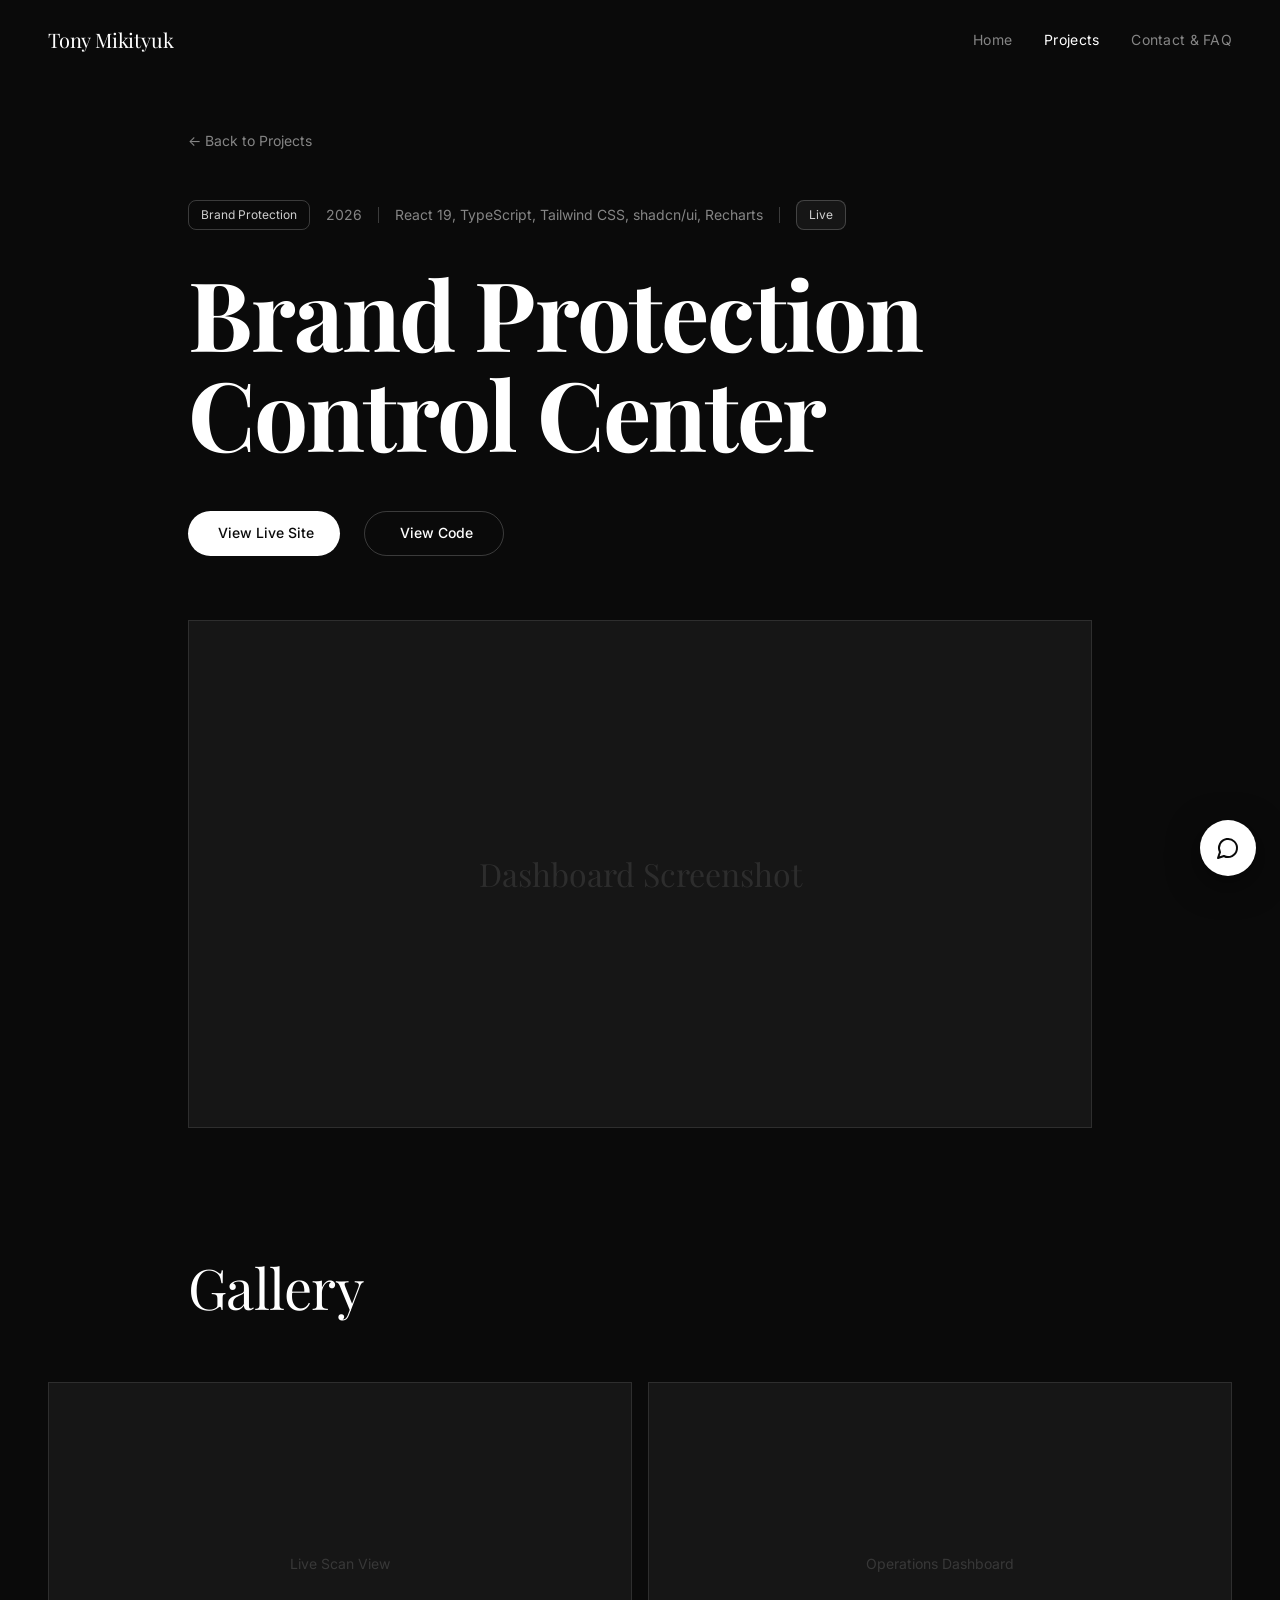
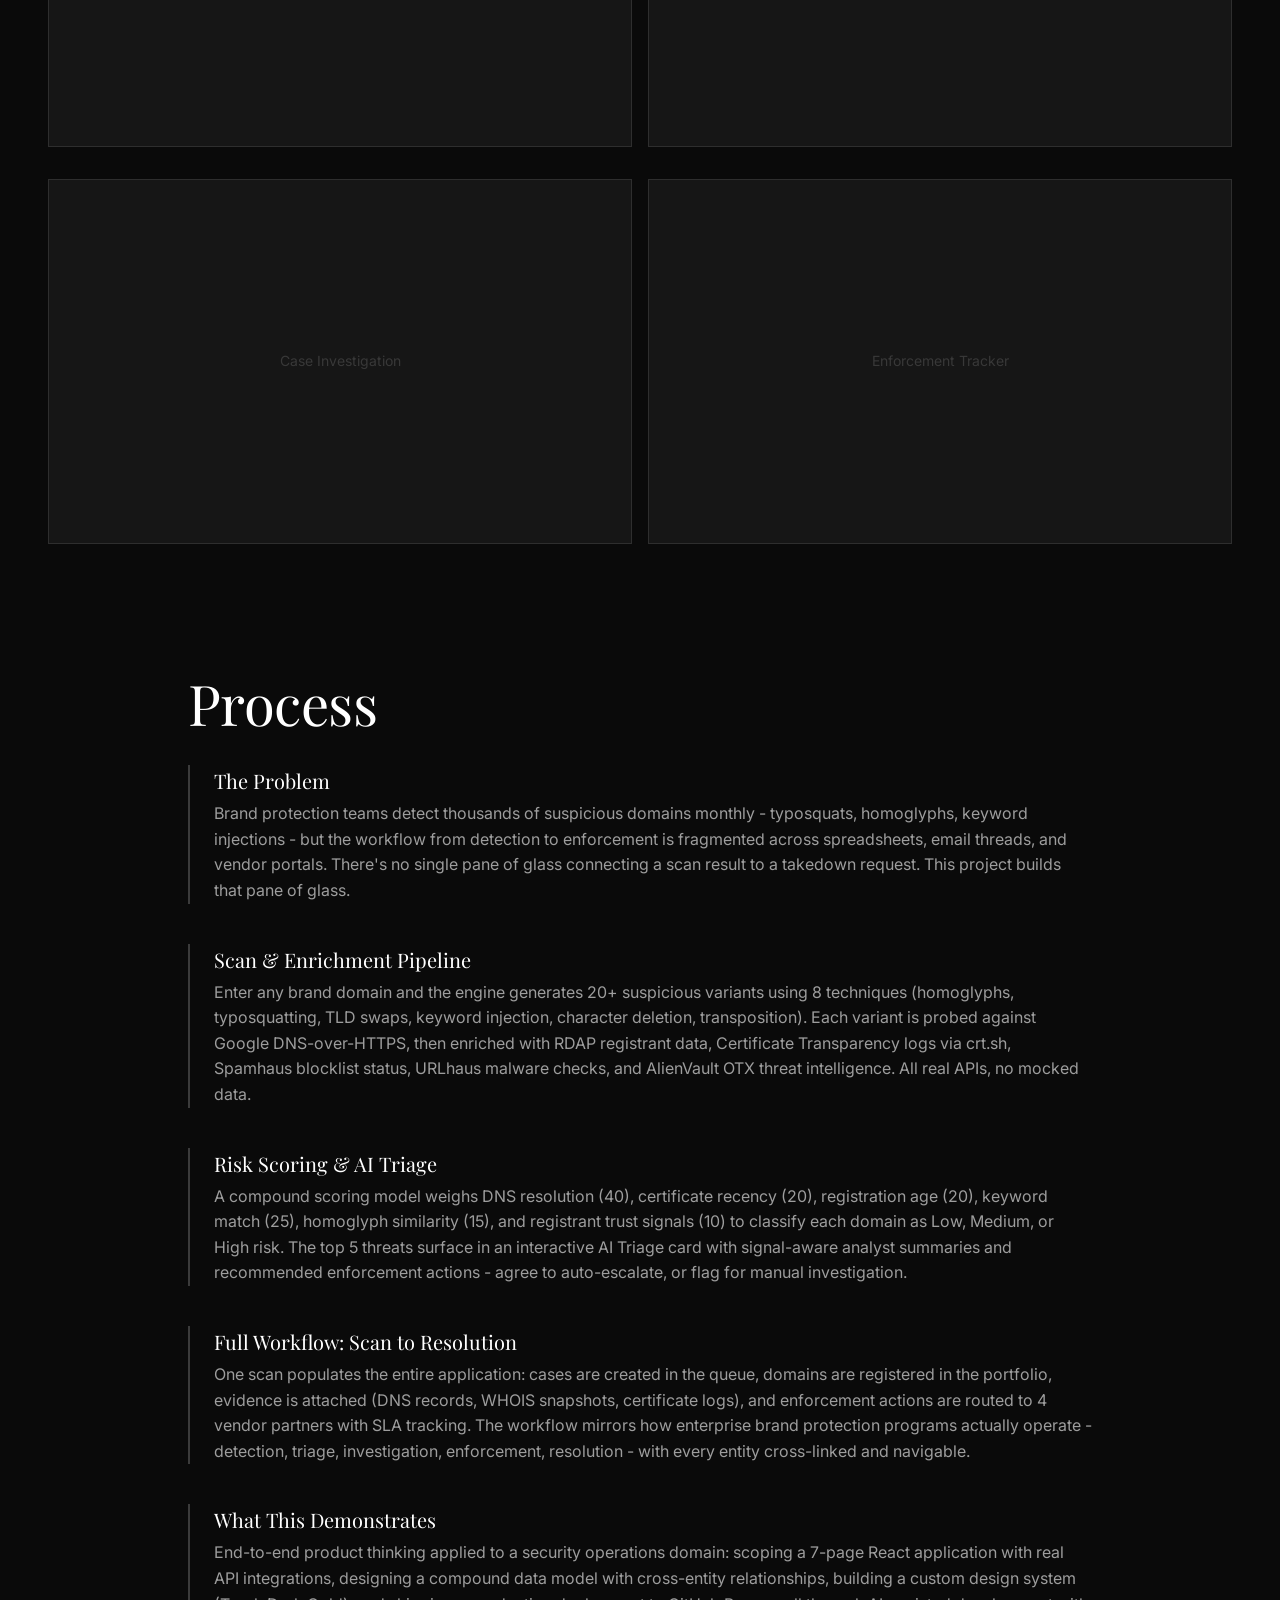
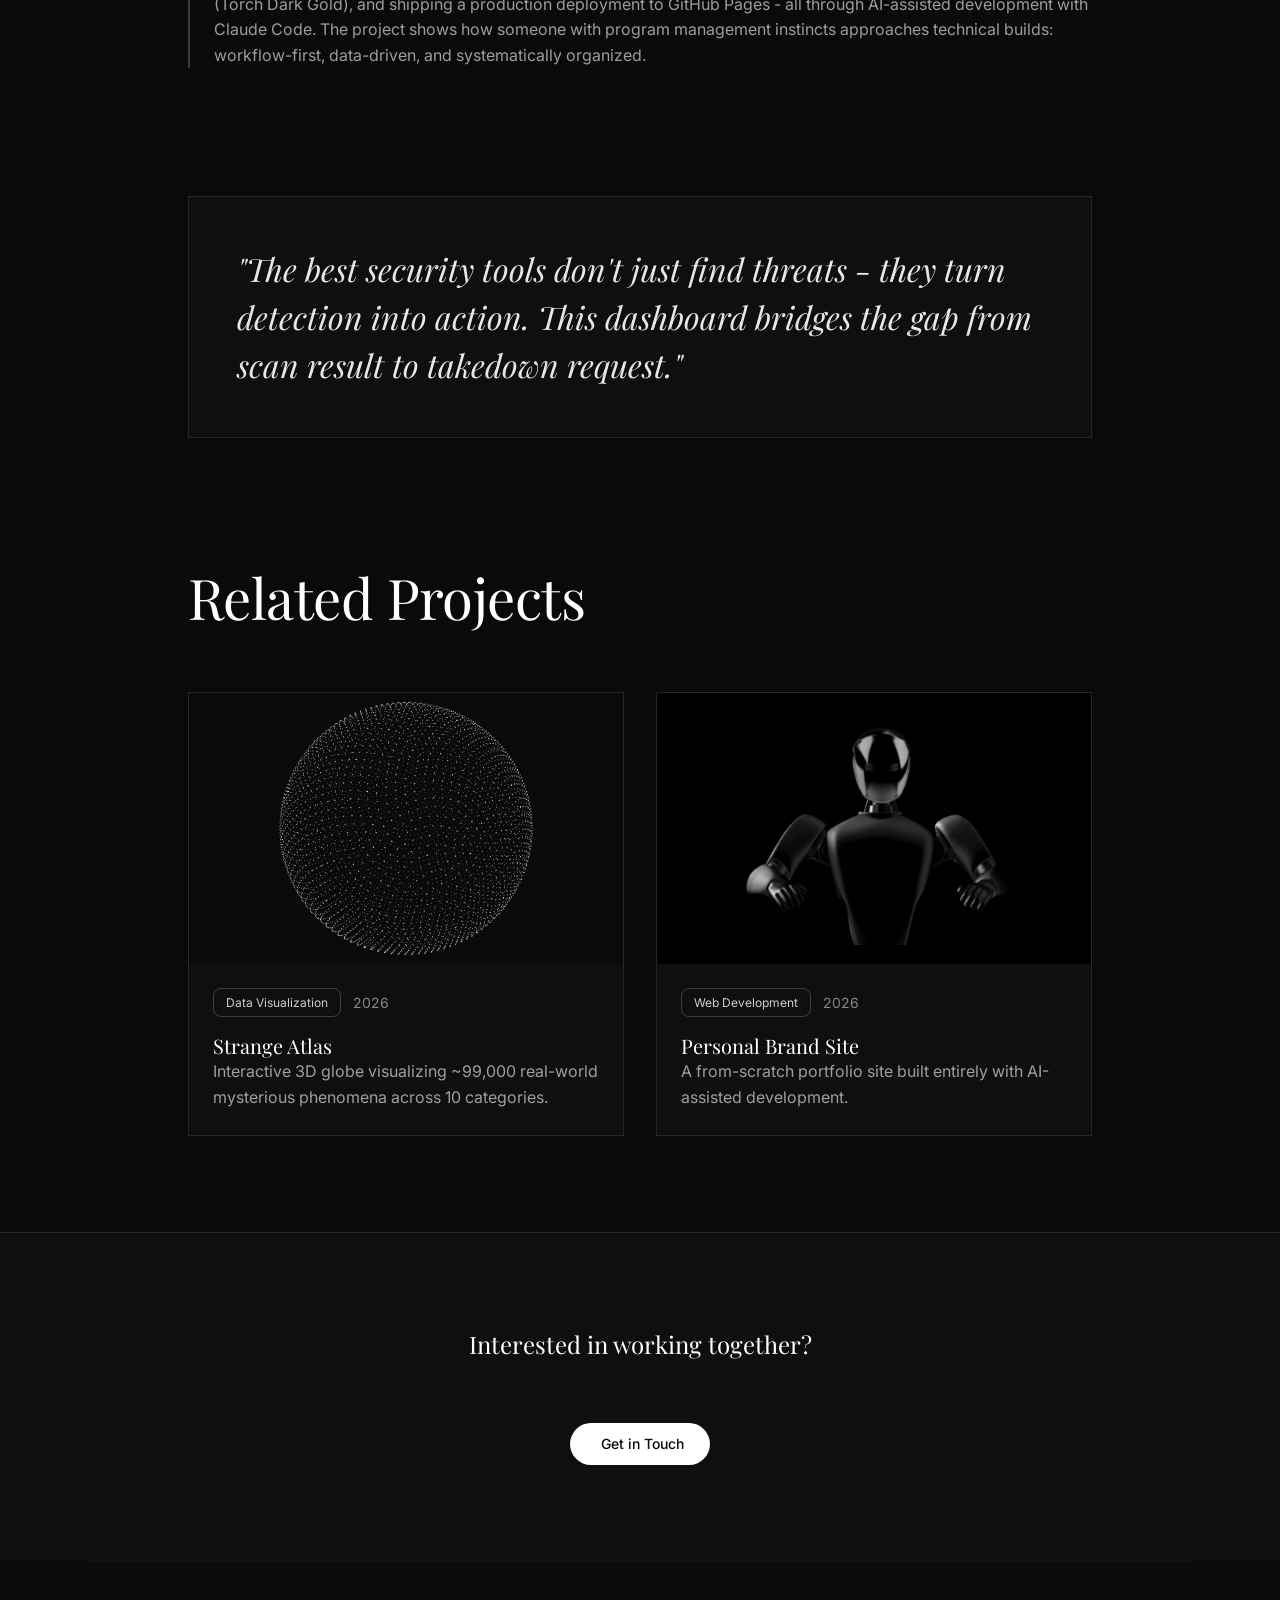
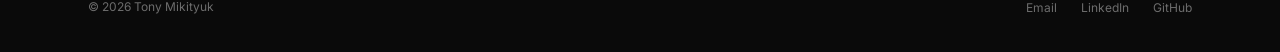
==== domain-security.html @ 722b5aab "Add Brand Protection Control Center project page and update nav - Create domain-security.html detail" ====
<!DOCTYPE html>
<html lang="en">
<head>
  <meta charset="UTF-8">
  <meta name="viewport" content="width=device-width, initial-scale=1.0">
  <title>Brand Protection Control Center | Tony Mikityuk</title>
  <meta name="description" content="A domain threat intelligence dashboard that scans for suspicious domains, enriches with public threat feeds, and routes findings through a full case management workflow.">
  <link rel="stylesheet" href="css/tokens.css">
  <link rel="stylesheet" href="css/styles.css">
</head>
<body>

  <nav class="nav" id="nav">
    <div class="nav__inner">
      <a href="index.html" class="nav__logo">Tony Mikityuk</a>
      <ul class="nav__links">
        <li><a href="index.html" class="nav__link">Home</a></li>
        <li><a href="projects.html" class="nav__link nav__link--active">Projects</a></li>
        <li><a href="hire-me.html" class="nav__link">Contact & FAQ</a></li>
      </ul>
      <button class="nav__hamburger" aria-label="Menu"><span></span><span></span><span></span></button>
    </div>
  </nav>
  <div class="nav__overlay">
    <a href="index.html">Home</a>
    <a href="projects.html">Projects</a>
    <a href="hire-me.html">Contact & FAQ</a>
  </div>

  <!-- Project Header -->
  <section style="padding-top: calc(64px + var(--space-8));">
    <div class="container" style="max-width: 1000px;">
      <div class="reveal">
        <a href="projects.html" style="display: inline-flex; align-items: center; gap: 4px; font-size: var(--text-sm); color: rgba(255,255,255,0.5); margin-bottom: var(--space-6);">← Back to Projects</a>

        <div class="project-meta-bar">
          <span class="badge">Brand Protection</span>
          <span class="text-small">2026</span>
          <span class="project-meta-bar__separator"></span>
          <span class="text-small">React 19, TypeScript, Tailwind CSS, shadcn/ui, Recharts</span>
          <span class="project-meta-bar__separator"></span>
          <span class="badge badge--filled">Live</span>
        </div>

        <h1 class="heading-display" style="margin-bottom: var(--space-6); line-height: 1.05;">Brand Protection Control Center</h1>

        <div style="display: flex; gap: var(--space-3); flex-wrap: wrap;">
          <a href="https://tqny.github.io/domain-security-project/" target="_blank" class="btn btn--primary">
            <span class="btn__text">View Live Site</span>
            <span class="btn__hover">View Live Site <svg xmlns="http://www.w3.org/2000/svg" viewBox="0 0 24 24" fill="none" stroke="currentColor" stroke-width="2" stroke-linecap="round" stroke-linejoin="round"><path d="M7 7h10v10"/><path d="M7 17 17 7"/></svg></span>
            <span class="btn__dot"></span>
          </a>
          <a href="https://github.com/tqny/domain-security-project" target="_blank" class="btn btn--outline">
            <span class="btn__text">View Code</span>
            <span class="btn__hover">View Code <svg xmlns="http://www.w3.org/2000/svg" viewBox="0 0 24 24" fill="none" stroke="currentColor" stroke-width="2" stroke-linecap="round" stroke-linejoin="round"><path d="M7 7h10v10"/><path d="M7 17 17 7"/></svg></span>
            <span class="btn__dot"></span>
          </a>
        </div>
      </div>
    </div>
  </section>

  <!-- Hero Image -->
  <section class="container" style="max-width: 1000px;">
    <div class="hero-image reveal">
      <span class="hero-image__placeholder">Dashboard Screenshot</span>
    </div>
  </section>

  <!-- Gallery -->
  <section style="padding-top: var(--space-8); padding-bottom: var(--space-6);">
    <div class="container" style="max-width: 1000px;">
      <h2 class="heading-section reveal" style="margin-bottom: var(--space-8);">Gallery</h2>
    </div>
    <div class="container" style="max-width: 1400px;">
      <div class="image-gallery image-gallery--2col reveal">
        <div class="gallery-image"><span class="gallery-image__placeholder">Live Scan View</span></div>
        <div class="gallery-image"><span class="gallery-image__placeholder">Operations Dashboard</span></div>
      </div>
      <div class="image-gallery image-gallery--2col reveal" data-delay="100">
        <div class="gallery-image"><span class="gallery-image__placeholder">Case Investigation</span></div>
        <div class="gallery-image"><span class="gallery-image__placeholder">Enforcement Tracker</span></div>
      </div>
    </div>
  </section>

  <!-- Process -->
  <section class="section" style="padding-top: var(--space-6); padding-bottom: var(--space-8);">
    <div class="container" style="max-width: 1000px;">
      <div class="reveal">
        <h2 class="heading-section" style="margin-bottom: var(--space-4);">Process</h2>
      </div>

      <div style="display: flex; flex-direction: column; gap: var(--space-5);">
        <div class="bl-block reveal">
          <h3 class="bl-block__title" style="font-size: var(--text-xl);">The Problem</h3>
          <p class="bl-block__text">Brand protection teams detect thousands of suspicious domains monthly  - typosquats, homoglyphs, keyword injections  - but the workflow from detection to enforcement is fragmented across spreadsheets, email threads, and vendor portals. There's no single pane of glass connecting a scan result to a takedown request. This project builds that pane of glass.</p>
        </div>
        <div class="bl-block reveal" data-delay="50">
          <h3 class="bl-block__title" style="font-size: var(--text-xl);">Scan & Enrichment Pipeline</h3>
          <p class="bl-block__text">Enter any brand domain and the engine generates 20+ suspicious variants using 8 techniques (homoglyphs, typosquatting, TLD swaps, keyword injection, character deletion, transposition). Each variant is probed against Google DNS-over-HTTPS, then enriched with RDAP registrant data, Certificate Transparency logs via crt.sh, Spamhaus blocklist status, URLhaus malware checks, and AlienVault OTX threat intelligence. All real APIs, no mocked data.</p>
        </div>
        <div class="bl-block reveal" data-delay="100">
          <h3 class="bl-block__title" style="font-size: var(--text-xl);">Risk Scoring & AI Triage</h3>
          <p class="bl-block__text">A compound scoring model weighs DNS resolution (40), certificate recency (20), registration age (20), keyword match (25), homoglyph similarity (15), and registrant trust signals (10) to classify each domain as Low, Medium, or High risk. The top 5 threats surface in an interactive AI Triage card with signal-aware analyst summaries and recommended enforcement actions  - agree to auto-escalate, or flag for manual investigation.</p>
        </div>
        <div class="bl-block reveal" data-delay="150">
          <h3 class="bl-block__title" style="font-size: var(--text-xl);">Full Workflow: Scan to Resolution</h3>
          <p class="bl-block__text">One scan populates the entire application: cases are created in the queue, domains are registered in the portfolio, evidence is attached (DNS records, WHOIS snapshots, certificate logs), and enforcement actions are routed to 4 vendor partners with SLA tracking. The workflow mirrors how enterprise brand protection programs actually operate  - detection, triage, investigation, enforcement, resolution  - with every entity cross-linked and navigable.</p>
        </div>
        <div class="bl-block reveal" data-delay="200">
          <h3 class="bl-block__title" style="font-size: var(--text-xl);">What This Demonstrates</h3>
          <p class="bl-block__text">End-to-end product thinking applied to a security operations domain: scoping a 7-page React application with real API integrations, designing a compound data model with cross-entity relationships, building a custom design system (Torch Dark Gold), and shipping a production deployment to GitHub Pages  - all through AI-assisted development with Claude Code. The project shows how someone with program management instincts approaches technical builds: workflow-first, data-driven, and systematically organized.</p>
        </div>
      </div>
    </div>
  </section>

  <!-- Quote -->
  <section class="container" style="max-width: 1000px;">
    <div class="quote-block reveal">
      <p class="quote-block__text">"The best security tools don't just find threats  - they turn detection into action. This dashboard bridges the gap from scan result to takedown request."</p>
    </div>
  </section>

  <!-- Related -->
  <section class="section" style="padding-top: var(--space-8);">
    <div class="container" style="max-width: 1000px;">
      <h2 class="heading-section reveal" style="margin-bottom: var(--space-8);">Related Projects</h2>
      <div class="project-grid reveal">
        <a href="strange-atlas.html" class="project-card">
          <div class="project-card__image" style="background: #000;"><img src="images/sa-card-globe.png" alt="Strange Atlas globe" style="width: 100%; height: 100%; object-fit: cover;"></div>
          <div class="project-card__body">
            <div class="project-card__badges">
              <span class="badge">Data Visualization</span>
              <span class="text-small">2026</span>
            </div>
            <h3 class="heading-card">Strange Atlas</h3>
            <p class="project-card__desc">Interactive 3D globe visualizing ~99,000 real-world mysterious phenomena across 10 categories.</p>
          </div>
        </a>
        <a href="project-site.html" class="project-card">
          <div class="project-card__image" style="background: #000;"><img src="images/robot-card.png" alt="3D Robot - Personal Brand Site" style="width: 93%; height: 93%; object-fit: cover; object-position: center -10%; opacity: 0.85; margin: auto;"></div>
          <div class="project-card__body">
            <div class="project-card__badges">
              <span class="badge">Web Development</span>
              <span class="text-small">2026</span>
            </div>
            <h3 class="heading-card">Personal Brand Site</h3>
            <p class="project-card__desc">A from-scratch portfolio site built entirely with AI-assisted development.</p>
          </div>
        </a>
      </div>
    </div>
  </section>

  <!-- CTA -->
  <section class="section section--alt" style="text-align: center; border-top: 1px solid rgba(255,255,255,0.1);">
    <div class="container--mid reveal">
      <h3 class="heading-subsection" style="margin-bottom: var(--space-8);">Interested in working together?</h3>
      <a href="hire-me.html" class="btn btn--primary">
        <span class="btn__text">Get in Touch</span>
        <span class="btn__hover">Get in Touch <svg xmlns="http://www.w3.org/2000/svg" viewBox="0 0 24 24" fill="none" stroke="currentColor" stroke-width="2" stroke-linecap="round" stroke-linejoin="round"><path d="M5 12h14"/><path d="m12 5 7 7-7 7"/></svg></span>
        <span class="btn__dot"></span>
      </a>
    </div>
  </section>

  <footer class="container">
    <div class="footer">
      <span class="footer__credits">&copy; 2026 Tony Mikityuk</span>
      <ul class="footer__links">
        <li><a href="mailto:mikityuk.tony@gmail.com">Email</a></li>
        <li><a href="https://www.linkedin.com/in/tonymikityuk/" target="_blank">LinkedIn</a></li>
        <li><a href="https://github.com/tqny/Tony-s-Site" target="_blank">GitHub</a></li>
      </ul>
    </div>
  </footer>

  <!-- Chatbot -->
  <div class="chatbot-panel" id="chatbot">
    <div class="chatbot-panel__body">
      <div class="chatbot-panel__header">
        <div>
          <div class="chatbot-panel__title">AI Assistant</div>
          <div class="chatbot-panel__subtitle">Ask me about Tony</div>
        </div>
        <button class="chatbot-panel__close" onclick="toggleChat()">✕</button>
      </div>
      <div class="chatbot-panel__messages" id="chatMessages">
        <div class="chat-msg chat-msg--assistant">Hi! I'm Tony's AI assistant. Ask me about his background, projects, or how he can help your team.</div>
      </div>
      <div class="chatbot-panel__form-wrap">
        <div class="chatbot-panel__input-shell">
          <div class="chatbot-panel__input-inner">
            <form class="chatbot-panel__form" onsubmit="handleChat(event)">
              <textarea class="chatbot-panel__input" id="chatInput" placeholder="Send a message..." rows="1" autocomplete="off"></textarea>
              <button type="submit" class="chatbot-panel__send" id="chatSend">
                <svg xmlns="http://www.w3.org/2000/svg" width="14" height="14" viewBox="0 0 24 24" fill="none" stroke="currentColor" stroke-width="2" stroke-linecap="round" stroke-linejoin="round"><path d="m22 2-7 20-4-9-9-4Z"/><path d="M22 2 11 13"/></svg>
              </button>
            </form>
          </div>
        </div>
        <div class="chatbot-panel__input-shadow"></div>
      </div>
    </div>
  </div>
  <button class="chatbot-toggle" onclick="toggleChat()" aria-label="Chat">
    <svg xmlns="http://www.w3.org/2000/svg" width="24" height="24" viewBox="0 0 24 24" fill="none" stroke="currentColor" stroke-width="2" stroke-linecap="round" stroke-linejoin="round"><path d="M7.9 20A9 9 0 1 0 4 16.1L2 22Z"/></svg>
  </button>

  <script src="js/main.js"></script>
</body>
</html>
---- css/tokens.css ----
/* ============================================
   DESIGN TOKENS - Tony Mikityuk Personal Brand Site
   Style: Editorial Dark Minimal
   ============================================ */

:root {
  /* Colors */
  --bg-primary: #0A0A0A;
  --bg-secondary: #111111;
  --surface: #161616;
  --surface-alt: #1C1C1C;
  --border: #2A2A2A;
  --border-subtle: #1E1E1E;
  --text-primary: #FFFFFF;
  --text-secondary: #999999;
  --text-muted: #666666;
  --accent-warm: #7C3A3A;
  --accent-warm-alt: #A0522D;
  --accent-interactive: #E0E0E0;
  --success: #4ADE80;
  --warning: #FBBF24;
  --danger: #F87171;
  --overlay: rgba(0, 0, 0, 0.6);

  /* Typography */
  --font-display: 'Playfair Display', Georgia, serif;
  --font-sans: 'Inter', -apple-system, BlinkMacSystemFont, sans-serif;
  --font-mono: 'JetBrains Mono', 'Fira Code', monospace;

  /* Type Scale */
  --text-xs: 0.75rem;
  --text-sm: 0.875rem;
  --text-base: 1rem;
  --text-lg: 1.125rem;
  --text-xl: 1.25rem;
  --text-2xl: 1.5rem;
  --text-3xl: 2rem;
  --text-4xl: 2.5rem;
  --text-5xl: 3.5rem;
  --text-6xl: 4.5rem;
  --text-display: 6rem;
  --text-display-xl: 8rem;

  /* Font Weights */
  --weight-light: 300;
  --weight-regular: 400;
  --weight-medium: 500;
  --weight-semibold: 600;
  --weight-bold: 700;

  /* Spacing */
  --space-1: 8px;
  --space-2: 16px;
  --space-3: 24px;
  --space-4: 32px;
  --space-5: 40px;
  --space-6: 48px;
  --space-8: 64px;
  --space-10: 80px;
  --space-12: 96px;
  --space-16: 128px;
  --space-20: 160px;

  /* Radius */
  --radius-none: 0px;
  --radius-sm: 4px;
  --radius-md: 8px;

  /* Shadows */
  --shadow-subtle: 0 1px 2px rgba(0, 0, 0, 0.3);
  --shadow-medium: 0 4px 12px rgba(0, 0, 0, 0.4);
  --shadow-floating: 0 8px 32px rgba(0, 0, 0, 0.5);

  /* Motion */
  --duration-fast: 200ms;
  --duration-normal: 300ms;
  --duration-slow: 500ms;
  --duration-reveal: 800ms;
  --ease-default: cubic-bezier(0.4, 0, 0.2, 1);
  --ease-enter: cubic-bezier(0, 0, 0.2, 1);
  --ease-spring: cubic-bezier(0.34, 1.56, 0.64, 1);

  /* Layout */
  --max-width: 1200px;
  --max-width-narrow: 800px;
  --max-width-form: 480px;
}
---- css/styles.css ----
/* ============================================
   GLOBAL STYLES - Tony Mikityuk Personal Brand Site
   Merged: Editorial Dark Minimal + 21st.dev patterns
   ============================================ */

@import url('https://fonts.googleapis.com/css2?family=Playfair+Display:ital,wght@0,400;0,700;1,400&family=Inter:wght@300;400;500;600;700&display=swap');

*, *::before, *::after {
  margin: 0;
  padding: 0;
  box-sizing: border-box;
}

html {
  scroll-behavior: smooth;
  -webkit-font-smoothing: antialiased;
  -moz-osx-font-smoothing: grayscale;
}

body {
  font-family: var(--font-sans);
  font-size: var(--text-base);
  font-weight: var(--weight-regular);
  line-height: 1.6;
  color: rgba(255, 255, 255, 0.7);
  background-color: var(--bg-primary);
  overflow-x: hidden;
}

a {
  color: rgba(255, 255, 255, 0.7);
  text-decoration: none;
  transition: color var(--duration-fast) var(--ease-default);
}

a:hover {
  color: var(--text-primary);
}

img {
  max-width: 100%;
  height: auto;
  display: block;
}

/* ==========================================
   LAYOUT
   ========================================== */

.container {
  max-width: var(--max-width);
  margin: 0 auto;
  padding: 0 48px;
}

.container--narrow {
  max-width: var(--max-width-narrow);
  margin: 0 auto;
  padding: 0 48px;
}

.container--mid {
  max-width: 1000px;
  margin: 0 auto;
  padding: 0 48px;
}

.section {
  padding: var(--space-12) 0;
}

.section--alt {
  background: rgba(255, 255, 255, 0.02);
}

/* ==========================================
   NAVIGATION
   ========================================== */

.nav {
  position: fixed;
  top: 0;
  left: 0;
  right: 0;
  z-index: 100;
  transition: all var(--duration-normal) var(--ease-default);
  background: transparent;
}

.nav--scrolled {
  background: rgba(10, 10, 10, 0.95);
  backdrop-filter: blur(12px);
  border-bottom: 1px solid rgba(255, 255, 255, 0.05);
}

.nav__inner {
  max-width: 1400px;
  margin: 0 auto;
  padding: 24px 48px;
  display: flex;
  align-items: center;
  justify-content: space-between;
}

.nav__logo {
  font-family: var(--font-display);
  font-size: var(--text-xl);
  font-weight: var(--weight-regular);
  color: var(--text-primary);
  letter-spacing: -0.01em;
  transition: opacity var(--duration-fast);
}

.nav__logo:hover {
  opacity: 0.7;
  color: var(--text-primary);
}

.nav__links {
  display: flex;
  gap: var(--space-4);
  list-style: none;
}

.nav__link {
  font-size: var(--text-sm);
  font-weight: var(--weight-regular);
  color: var(--text-primary);
  opacity: 0.5;
  letter-spacing: 0.02em;
  transition: opacity var(--duration-fast) var(--ease-default);
}

.nav__link:hover,
.nav__link--active {
  opacity: 1;
  color: var(--text-primary);
}

.nav__hamburger {
  display: none;
  flex-direction: column;
  gap: 6px;
  cursor: pointer;
  background: none;
  border: none;
  padding: 4px;
}

.nav__hamburger span {
  display: block;
  width: 24px;
  height: 2px;
  background: var(--text-primary);
  transition: transform var(--duration-normal) var(--ease-default);
}

.nav__overlay {
  display: none;
  position: fixed;
  inset: 0;
  background: var(--bg-primary);
  z-index: 99;
  flex-direction: column;
  align-items: center;
  justify-content: center;
  gap: var(--space-5);
}

.nav__overlay.active {
  display: flex;
}

.nav__overlay a {
  font-family: var(--font-display);
  font-size: var(--text-3xl);
  color: var(--text-primary);
}

/* ==========================================
   TYPOGRAPHY
   ========================================== */

.font-serif {
  font-family: var(--font-display);
}

.heading-display-xl {
  font-family: var(--font-display);
  font-size: clamp(3.5rem, 10vw, var(--text-display-xl));
  font-weight: var(--weight-bold);
  line-height: 1.0;
  letter-spacing: -0.02em;
  color: var(--text-primary);
}

.heading-display {
  font-family: var(--font-display);
  font-size: clamp(3rem, 8vw, var(--text-display));
  font-weight: var(--weight-bold);
  line-height: 1.05;
  letter-spacing: -0.02em;
  color: var(--text-primary);
}

.heading-section {
  font-family: var(--font-display);
  font-size: clamp(2rem, 5vw, var(--text-5xl));
  font-weight: var(--weight-regular);
  line-height: 1.1;
  letter-spacing: -0.01em;
  color: var(--text-primary);
}

.heading-subsection {
  font-family: var(--font-display);
  font-size: var(--text-2xl);
  font-weight: var(--weight-regular);
  line-height: 1.25;
  color: var(--text-primary);
}

.heading-card {
  font-family: var(--font-display);
  font-size: var(--text-xl);
  font-weight: var(--weight-regular);
  line-height: 1.3;
  color: var(--text-primary);
}

.text-body-xl {
  font-size: var(--text-xl);
  line-height: 1.7;
  color: rgba(255, 255, 255, 0.7);
}

.text-body-lg {
  font-size: var(--text-lg);
  line-height: 1.7;
  color: rgba(255, 255, 255, 0.7);
}

.text-body {
  font-size: var(--text-base);
  line-height: 1.7;
  color: rgba(255, 255, 255, 0.7);
}

.text-small {
  font-size: var(--text-sm);
  color: rgba(255, 255, 255, 0.5);
}

.text-label {
  font-size: var(--text-xs);
  font-weight: var(--weight-medium);
  text-transform: uppercase;
  letter-spacing: 0.1em;
  color: rgba(255, 255, 255, 0.4);
}

.text-white {
  color: var(--text-primary);
}

/* ==========================================
   HERO
   ========================================== */

.hero {
  min-height: 100vh;
  display: flex;
  align-items: center;
  justify-content: center;
  text-align: center;
  padding-top: 64px;
  position: relative;
  overflow: hidden;
}

/* Three.js dotted surface container */
.hero__dots {
  position: absolute;
  inset: 0;
  z-index: 0;
  pointer-events: none;
}

.hero__dots canvas {
  display: block;
  width: 100% !important;
  height: 100% !important;
}

/* Radial glow - soft centre light for depth */
.hero__glow {
  position: absolute;
  inset: 0;
  z-index: 1;
  pointer-events: none;
  background: radial-gradient(
    ellipse 60% 50% at 50% 45%,
    rgba(255, 255, 255, 0.06) 0%,
    transparent 70%
  );
}

.hero__inner {
  max-width: 900px;
  position: absolute;
  top: 42%;
  left: 50%;
  transform: translateX(-50%);
  z-index: 2;
  display: flex;
  flex-direction: column;
  align-items: center;
}

/* --- Hero slide-up reveal animation --- */
.hero-anim {
  opacity: 0;
  transform: translateY(30px);
  transition: opacity 1s cubic-bezier(0, 0, 0.2, 1),
              transform 1s cubic-bezier(0, 0, 0.2, 1);
}

.hero-anim--name {
  transition-delay: 0s;
}

.hero-anim--sub {
  transition-delay: 0.35s;
}

.hero-anim--ctas {
  transition-delay: 0.65s;
}

.hero-anim--active {
  opacity: 1;
  transform: translateY(0);
}

.hero__name {
  font-family: var(--font-display);
  font-size: clamp(2.8rem, 8vw, 5.5rem);
  font-weight: var(--weight-regular);
  line-height: 1.0;
  letter-spacing: -0.02em;
  color: rgba(255, 255, 255, 0.88);
  margin-bottom: 8px;
  text-shadow: 0 2px 20px rgba(0, 0, 0, 0.4),
               0 0 60px rgba(10, 10, 10, 0.3);
}

.hero__positioning {
  font-size: clamp(0.6rem, 1vw, 0.72rem);
  font-weight: var(--weight-medium);
  color: rgba(255, 255, 255, 0.45);
  letter-spacing: 0.14em;
  text-transform: uppercase;
  margin-bottom: var(--space-3);
  text-shadow: 0 1px 12px rgba(0, 0, 0, 0.3);
}

.hero__ctas {
  position: absolute;
  bottom: 18%;
  left: 50%;
  transform: translateX(-50%);
  display: flex;
  gap: var(--space-2);
  align-items: center;
  justify-content: center;
  flex-wrap: wrap;
  z-index: 2;
}

/* 3D Robot container - overflow crop hides the bottom watermark */
.hero__robot {
  position: absolute;
  bottom: 6%;
  left: 4%;
  width: 220px;
  height: 220px;
  z-index: 10;
  opacity: 0;
  animation: robotFadeIn 1.2s ease forwards 1.5s;
  pointer-events: auto;
  overflow: hidden;
  cursor: pointer;
}

.hero__robot spline-viewer {
  width: 100%;
  height: calc(100% + 72px);   /* render taller so bottom badge is below the crop */
  display: block;
  --spline-viewer-background: transparent;
  margin-bottom: -72px;         /* push the extra height down, out of view */
}

/* Hide spline logo / watermark (best-effort on free tier) */
.hero__robot spline-viewer::part(logo) {
  display: none !important;
  opacity: 0 !important;
  pointer-events: none !important;
  width: 0 !important;
  height: 0 !important;
  overflow: hidden !important;
}

/* "click to chat" label on robot chest */
.hero__robot-label {
  position: absolute;
  top: 62%;
  left: 50%;
  transform: translate(-50%, -50%);
  font-family: var(--font-sans);
  font-size: 7px;
  font-weight: var(--weight-medium);
  letter-spacing: 0.12em;
  text-transform: uppercase;
  color: rgba(255, 255, 255, 0.85);
  white-space: nowrap;
  pointer-events: none;
  z-index: 5;
}

@keyframes robotFadeIn {
  from { opacity: 0; transform: translateY(20px); }
  to   { opacity: 1; transform: translateY(0); }
}

/* Robot loader (shown while Spline loads) */
.hero__robot-loader {
  position: absolute;
  inset: 0;
  display: flex;
  align-items: center;
  justify-content: center;
  transition: opacity 0.4s ease;
}

.hero__robot-loader.hidden {
  opacity: 0;
  pointer-events: none;
}

.loader {
  width: 24px;
  height: 24px;
  border: 2px solid rgba(255, 255, 255, 0.15);
  border-top-color: rgba(255, 255, 255, 0.6);
  border-radius: 50%;
  animation: spin 0.8s linear infinite;
}

@keyframes spin {
  to { transform: rotate(360deg); }
}

/* ==========================================
   ABOUT - Mouse-tracking gradient glow
   ========================================== */

.about-track {
  position: relative;
  overflow: hidden;
  /* Break out of container--mid to span full viewport width */
  max-width: none;
  width: 100vw;
  margin-left: calc(50% - 50vw);
  padding-left: calc(50vw - 500px + 48px);
  padding-right: calc(50vw - 500px + 48px);
}

.about-track__glow {
  position: absolute;
  inset: 0;
  pointer-events: none;
  z-index: 0;
  opacity: 0;
  transition: opacity 0.4s ease;
  /* Default position - centred, invisible until JS kicks in */
  background: radial-gradient(
    300px circle at 50% 50%,
    rgba(255, 255, 255, 0.09) 0%,
    transparent 60%
  );
}

.about-track:hover .about-track__glow,
.about-track.is-touched .about-track__glow {
  opacity: 1;
}

/* Keep text above the glow */
.about-track .reveal {
  position: relative;
  z-index: 1;
}

/* ==========================================
   EDUCATION - JHU Shield Watermark
   ========================================== */

.edu-shield {
  position: absolute;
  right: 2%;
  top: 50%;
  transform: translateY(-50%);
  width: 700px;
  height: 700px;
  pointer-events: none;
  opacity: 0.04;
  filter: brightness(0) invert(1);
}

/* ==========================================
   BUTTONS - Interactive Hover (slide + expanding dot)
   ========================================== */

.btn {
  position: relative;
  display: inline-flex;
  align-items: center;
  justify-content: center;
  font-family: var(--font-sans);
  font-size: var(--text-sm);
  font-weight: var(--weight-medium);
  padding: 10px 28px;
  border: none;
  border-radius: 9999px;
  cursor: pointer;
  overflow: hidden;
  text-decoration: none;
  min-width: 140px;
}

/* Default text - slides out on hover */
.btn__text {
  display: inline-block;
  transform: translateX(2px);
  transition: transform 0.3s ease, opacity 0.3s ease;
}

.btn:hover .btn__text {
  transform: translateX(48px);
  opacity: 0;
}

/* Hover text + arrow - slides in on hover */
.btn__hover {
  position: absolute;
  top: 0;
  left: 0;
  z-index: 2;
  width: 100%;
  height: 100%;
  display: flex;
  align-items: center;
  justify-content: center;
  gap: 8px;
  transform: translateX(48px);
  opacity: 0;
  transition: transform 0.3s ease, opacity 0.3s ease;
}

.btn:hover .btn__hover {
  transform: translateX(-2px);
  opacity: 1;
}

.btn__hover svg {
  width: 18px;
  height: 18px;
  flex-shrink: 0;
}

/* Expanding dot */
.btn__dot {
  position: absolute;
  left: 20%;
  top: 40%;
  width: 8px;
  height: 8px;
  border-radius: 9999px;
  transform: scale(0);
  transition: all 0.3s ease;
  z-index: 1;
}

.btn:hover .btn__dot {
  left: 0;
  top: 0;
  width: 100%;
  height: 100%;
  transform: scale(1.8);
  border-radius: 0;
}

/* ---- Primary variant (white bg → dot is slightly warm-white) ---- */
.btn--primary {
  background: var(--text-primary);
  color: var(--bg-primary);
}

.btn--primary .btn__dot {
  background: rgba(230, 230, 230, 1);
}

.btn--primary .btn__hover {
  color: var(--bg-primary);
}

/* ---- Outline variant (transparent → dot fills white) ---- */
.btn--outline {
  background: transparent;
  border: 1px solid rgba(255, 255, 255, 0.2);
  color: var(--text-primary);
}

.btn--outline .btn__dot {
  background: var(--text-primary);
}

.btn--outline .btn__hover {
  color: var(--bg-primary);
}

/* ---- Ghost variant (no bg, just text - simpler hover) ---- */
.btn--ghost {
  background: transparent;
  color: rgba(255, 255, 255, 0.7);
  padding: 12px 0;
  border-radius: 0;
  overflow: visible;
  min-width: auto;
}

.btn--ghost .btn__dot {
  display: none;
}

.btn--ghost .btn__text {
  transform: none;
}

.btn--ghost:hover .btn__text {
  transform: none;
  opacity: 1;
  color: var(--text-primary);
}

.btn--ghost .btn__hover {
  position: static;
  display: none;
}

/* ---- Full-width variant ---- */
.btn--full {
  width: 100%;
}

.link-arrow {
  display: inline-flex;
  align-items: center;
  gap: 8px;
  color: rgba(255, 255, 255, 0.7);
  font-size: var(--text-base);
  transition: color var(--duration-fast), gap var(--duration-fast);
}

.link-arrow:hover {
  color: var(--text-primary);
  gap: 12px;
}

.link-arrow::after {
  content: '→';
}

/* ==========================================
   BORDER-LEFT BLOCKS (21st.dev pattern)
   ========================================== */

.bl-block {
  border-left: 2px solid rgba(255, 255, 255, 0.2);
  padding-left: var(--space-3);
}

.bl-block__title {
  font-family: var(--font-display);
  font-size: var(--text-2xl);
  font-weight: var(--weight-regular);
  color: var(--text-primary);
  margin-bottom: 4px;
}

.bl-block__subtitle {
  font-size: var(--text-base);
  color: rgba(255, 255, 255, 0.7);
  margin-bottom: 4px;
}

.bl-block__meta {
  font-size: var(--text-sm);
  color: rgba(255, 255, 255, 0.5);
  margin-bottom: var(--space-2);
}

.bl-block__text {
  font-size: var(--text-base);
  color: rgba(255, 255, 255, 0.6);
  line-height: 1.6;
}

.bl-block__bullets {
  list-style: none;
  padding: 0;
}

.bl-block__bullets li {
  font-size: var(--text-sm);
  color: rgba(255, 255, 255, 0.7);
  line-height: 1.7;
  padding: 3px 0;
  display: flex;
  align-items: flex-start;
  gap: 12px;
}

.bl-block__bullets li::before {
  content: '';
  width: 4px;
  height: 4px;
  border-radius: 50%;
  background: rgba(255, 255, 255, 0.4);
  flex-shrink: 0;
  margin-top: 9px;
}

/* ==========================================
   SKILLS GRID (21st.dev pattern)
   ========================================== */

.skills-grid {
  display: grid;
  grid-template-columns: repeat(2, 1fr);
  gap: var(--space-4);
}

.skill-group {
  padding: 0;
}

.skill-group--emphasis {
  grid-column: 1 / -1;
  border: 1px solid rgba(255, 255, 255, 0.2);
  padding: var(--space-3);
}

.skill-group__title {
  font-family: var(--font-display);
  font-size: var(--text-lg);
  font-weight: var(--weight-regular);
  color: var(--text-primary);
  margin-bottom: var(--space-2);
}

.skill-group--emphasis .skill-group__title {
  font-size: var(--text-xl);
}

.skill-group__tags {
  display: flex;
  flex-wrap: wrap;
  gap: 8px;
}

.badge {
  display: inline-flex;
  align-items: center;
  padding: 4px 12px;
  font-size: var(--text-xs);
  font-weight: var(--weight-regular);
  border: 1px solid rgba(255, 255, 255, 0.2);
  color: rgba(255, 255, 255, 0.8);
  border-radius: var(--radius-md);
  white-space: nowrap;
}

.badge--filled {
  background: rgba(255, 255, 255, 0.05);
}

/* ==========================================
   PROJECT CARDS (21st.dev card pattern)
   ========================================== */

.project-grid {
  display: grid;
  grid-template-columns: repeat(2, 1fr);
  gap: var(--space-4);
}

.project-grid--3col {
  grid-template-columns: repeat(3, 1fr);
}

.project-card {
  display: block;
  text-decoration: none;
  background: rgba(255, 255, 255, 0.02);
  border: 1px solid rgba(255, 255, 255, 0.1);
  overflow: hidden;
  transition: border-color var(--duration-normal) var(--ease-default),
              transform var(--duration-normal) var(--ease-default);
}

.project-card:hover {
  border-color: rgba(255, 255, 255, 0.3);
  transform: translateY(-2px);
}

.project-card__image {
  width: 100%;
  aspect-ratio: 16 / 10;
  background: var(--surface);
  overflow: hidden;
}

.project-card__image img {
  width: 100%;
  height: 100%;
  object-fit: cover;
  transition: transform var(--duration-slow) var(--ease-default);
}

.project-card:hover .project-card__image img {
  transform: scale(1.05);
}

.project-card__placeholder {
  width: 100%;
  height: 100%;
  display: flex;
  align-items: center;
  justify-content: center;
  font-family: var(--font-display);
  font-size: var(--text-2xl);
  color: rgba(255, 255, 255, 0.15);
}

.project-card__body {
  padding: var(--space-3);
}

.project-card__badges {
  display: flex;
  align-items: center;
  gap: 12px;
  margin-bottom: var(--space-2);
}

.project-card__title {
  font-family: var(--font-display);
  font-size: var(--text-2xl);
  font-weight: var(--weight-regular);
  color: var(--text-primary);
  margin-bottom: var(--space-1);
  transition: color var(--duration-fast);
}

.project-card:hover .project-card__title {
  color: rgba(255, 255, 255, 0.8);
}

.project-card__desc {
  font-size: var(--text-base);
  color: rgba(255, 255, 255, 0.6);
  line-height: 1.6;
}

/* ==========================================
   FAQ ACCORDION (21st.dev bordered items)
   ========================================== */

.faq-list {
  list-style: none;
  display: flex;
  flex-direction: column;
  gap: var(--space-2);
}

.faq-item {
  border: 1px solid rgba(255, 255, 255, 0.1);
  padding: 0 var(--space-3);
}

.faq-item__trigger {
  display: flex;
  justify-content: space-between;
  align-items: center;
  width: 100%;
  padding: var(--space-2) 0;
  background: none;
  border: none;
  cursor: pointer;
  color: var(--text-primary);
  font-family: var(--font-display);
  font-size: var(--text-lg);
  font-weight: var(--weight-regular);
  text-align: left;
}

.faq-item__trigger:hover {
  opacity: 0.8;
}

.faq-item__icon {
  font-size: var(--text-xl);
  color: rgba(255, 255, 255, 0.5);
  transition: transform var(--duration-normal) var(--ease-default);
  flex-shrink: 0;
}

.faq-item.active .faq-item__icon {
  transform: rotate(180deg);
}

.faq-item__content {
  max-height: 0;
  overflow: hidden;
  transition: max-height var(--duration-normal) var(--ease-default),
              padding var(--duration-normal) var(--ease-default);
}

.faq-item.active .faq-item__content {
  max-height: 400px;
}

.faq-item__text {
  padding-bottom: var(--space-2);
  font-size: var(--text-base);
  color: rgba(255, 255, 255, 0.7);
  line-height: 1.7;
}

/* ==========================================
   CONTACT FORM (underline + 21st.dev layout)
   ========================================== */

.hire-grid {
  display: grid;
  grid-template-columns: 1fr 1fr;
  gap: var(--space-8);
}

.contact-link {
  display: flex;
  align-items: center;
  gap: var(--space-2);
  color: rgba(255, 255, 255, 0.8);
  font-size: var(--text-lg);
  transition: color var(--duration-fast);
}

.contact-link:hover {
  color: var(--text-primary);
}

.contact-link__icon {
  width: 24px;
  height: 24px;
  transition: transform var(--duration-fast);
}

.contact-link:hover .contact-link__icon {
  transform: scale(1.1);
}

.form__group {
  margin-bottom: var(--space-3);
}

.form__input,
.form__textarea {
  width: 100%;
  background: transparent;
  border: none;
  border-bottom: 1px solid rgba(255, 255, 255, 0.2);
  color: var(--text-primary);
  font-family: var(--font-sans);
  font-size: var(--text-base);
  padding: 12px 0;
  outline: none;
  transition: border-color var(--duration-fast) var(--ease-default);
}

.form__input::placeholder,
.form__textarea::placeholder {
  color: rgba(255, 255, 255, 0.4);
}

.form__input:focus,
.form__textarea:focus {
  border-bottom-color: rgba(255, 255, 255, 0.5);
}

.form__textarea {
  min-height: 120px;
  resize: none;
}

/* ==========================================
   CONTACT CTA
   ========================================== */

.contact-cta {
  padding: var(--space-12) 0;
}

.contact-cta--centered {
  text-align: center;
}

.contact-cta__heading {
  font-family: var(--font-display);
  font-size: clamp(2.5rem, 6vw, var(--text-5xl));
  font-weight: var(--weight-regular);
  color: var(--text-primary);
  line-height: 1.15;
  margin-bottom: var(--space-4);
}

/* ==========================================
   PROJECT DETAIL - process, gallery, quote
   ========================================== */

.project-meta-bar {
  display: flex;
  flex-wrap: wrap;
  align-items: center;
  gap: var(--space-2);
  margin-bottom: var(--space-4);
}

.project-meta-bar .badge {
  font-size: var(--text-xs);
}

.project-meta-bar__separator {
  width: 1px;
  height: 16px;
  background: rgba(255, 255, 255, 0.2);
}

.hero-image {
  width: 100%;
  aspect-ratio: 16 / 9;
  background: var(--surface);
  border: 1px solid rgba(255, 255, 255, 0.1);
  display: flex;
  align-items: center;
  justify-content: center;
  overflow: hidden;
  margin: var(--space-8) 0;
}

.hero-image__placeholder {
  font-family: var(--font-display);
  font-size: var(--text-3xl);
  color: rgba(255, 255, 255, 0.1);
}

.image-gallery {
  display: grid;
  gap: var(--space-2);
  margin: var(--space-4) 0;
}

.image-gallery--2col {
  grid-template-columns: repeat(2, 1fr);
}

.image-gallery--3col {
  grid-template-columns: repeat(3, 1fr);
}

.gallery-image {
  width: 100%;
  aspect-ratio: 16 / 10;
  background: var(--surface);
  border: 1px solid rgba(255, 255, 255, 0.1);
  display: flex;
  align-items: center;
  justify-content: center;
  overflow: hidden;
}

.gallery-image__placeholder {
  font-size: var(--text-sm);
  color: rgba(255, 255, 255, 0.15);
}

.quote-block {
  background: rgba(255, 255, 255, 0.02);
  border: 1px solid rgba(255, 255, 255, 0.1);
  padding: var(--space-6);
  margin: var(--space-8) 0;
}

.quote-block__text {
  font-family: var(--font-display);
  font-size: clamp(var(--text-xl), 3vw, var(--text-3xl));
  font-style: italic;
  color: rgba(255, 255, 255, 0.9);
  line-height: 1.5;
}

/* ==========================================
   CHATBOT WIDGET - Gradient AI Chat Style
   Multi-layer conic gradient border adapted
   for editorial dark minimal theme
   ========================================== */

/* --- Floating toggle button --- */
.chatbot-toggle {
  position: fixed;
  bottom: 24px;
  right: 24px;
  width: 56px;
  height: 56px;
  background: var(--text-primary);
  color: var(--bg-primary);
  border: none;
  border-radius: 50%;
  display: flex;
  align-items: center;
  justify-content: center;
  cursor: pointer;
  z-index: 200;
  box-shadow: var(--shadow-floating);
  transition: transform var(--duration-fast);
}

.chatbot-toggle:hover {
  transform: scale(1.1);
}

.chatbot-toggle svg {
  width: 24px;
  height: 24px;
}

/* --- Panel container --- */
.chatbot-panel {
  position: fixed;
  bottom: 96px;
  right: 24px;
  width: 400px;
  max-width: calc(100vw - 48px);
  height: 520px;
  max-height: calc(100vh - 128px);
  z-index: 200;
  display: none;
  flex-direction: column;
  /* Multi-layer gradient border system */
  border-radius: 20px;
  padding: 2px;
  background: conic-gradient(
    from 0deg at 50% 50%,
    rgba(255, 255, 255, 0.18) 0deg,
    rgba(255, 255, 255, 0.08) 90deg,
    rgba(255, 255, 255, 0.12) 180deg,
    rgba(255, 255, 255, 0.06) 270deg,
    rgba(255, 255, 255, 0.18) 360deg
  );
  box-shadow:
    0 10px 40px rgba(0, 0, 0, 0.5),
    0 0 0 0.5px rgba(255, 255, 255, 0.08);
  /* Entrance animation */
  opacity: 0;
  transform: translateY(16px) scale(0.97);
  transition: opacity 0.35s var(--ease-enter),
              transform 0.35s var(--ease-enter);
}

.chatbot-panel.active {
  display: flex;
  opacity: 1;
  transform: translateY(0) scale(1);
}

/* Inner shell - the actual dark background */
.chatbot-panel__body {
  flex: 1;
  display: flex;
  flex-direction: column;
  background: var(--bg-primary);
  border-radius: 18px;
  overflow: hidden;
  position: relative;
}

/* Subtle inner border highlight */
.chatbot-panel__body::before {
  content: '';
  position: absolute;
  inset: 0;
  border-radius: 18px;
  padding: 0.5px;
  background: conic-gradient(
    from 0deg at 50% 50%,
    rgba(255, 255, 255, 0.06) 0deg,
    rgba(255, 255, 255, 0.02) 90deg,
    rgba(255, 255, 255, 0.04) 180deg,
    rgba(255, 255, 255, 0.01) 270deg,
    rgba(255, 255, 255, 0.06) 360deg
  );
  -webkit-mask: linear-gradient(#fff 0 0) content-box, linear-gradient(#fff 0 0);
  -webkit-mask-composite: xor;
  mask-composite: exclude;
  pointer-events: none;
  z-index: 1;
}

/* Top edge highlight */
.chatbot-panel__body::after {
  content: '';
  position: absolute;
  top: 0;
  left: 24px;
  right: 24px;
  height: 0.5px;
  background: linear-gradient(
    to right,
    transparent,
    rgba(255, 255, 255, 0.1) 50%,
    transparent
  );
  z-index: 2;
  pointer-events: none;
}

/* --- Header --- */
.chatbot-panel__header {
  padding: 16px 20px;
  border-bottom: 1px solid rgba(255, 255, 255, 0.06);
  display: flex;
  justify-content: space-between;
  align-items: center;
}

.chatbot-panel__title {
  font-family: var(--font-display);
  font-size: var(--text-lg);
  color: var(--text-primary);
  font-weight: var(--weight-regular);
}

.chatbot-panel__subtitle {
  font-size: var(--text-xs);
  color: rgba(255, 255, 255, 0.4);
  letter-spacing: 0.02em;
}

.chatbot-panel__close {
  background: none;
  border: none;
  color: rgba(255, 255, 255, 0.4);
  cursor: pointer;
  padding: 6px;
  font-size: var(--text-lg);
  transition: color var(--duration-fast);
  line-height: 1;
}

.chatbot-panel__close:hover {
  color: var(--text-primary);
}

/* --- Messages area --- */
.chatbot-panel__messages {
  flex: 1;
  overflow-y: auto;
  padding: 16px 20px;
  display: flex;
  flex-direction: column;
  gap: 12px;
  scrollbar-width: thin;
  scrollbar-color: rgba(255, 255, 255, 0.08) transparent;
}

.chatbot-panel__messages::-webkit-scrollbar {
  width: 4px;
}

.chatbot-panel__messages::-webkit-scrollbar-track {
  background: transparent;
}

.chatbot-panel__messages::-webkit-scrollbar-thumb {
  background: rgba(255, 255, 255, 0.08);
  border-radius: 4px;
}

.chat-msg {
  max-width: 82%;
  padding: 10px 14px;
  font-size: var(--text-sm);
  line-height: 1.6;
  border-radius: 12px;
}

.chat-msg--assistant {
  align-self: flex-start;
  background: rgba(255, 255, 255, 0.04);
  border: 1px solid rgba(255, 255, 255, 0.06);
  color: rgba(255, 255, 255, 0.85);
  border-bottom-left-radius: 4px;
}

.chat-msg--user {
  align-self: flex-end;
  background: rgba(255, 255, 255, 0.9);
  color: var(--bg-primary);
  border-bottom-right-radius: 4px;
}

/* --- Input area - Gradient border treatment --- */
.chatbot-panel__form-wrap {
  padding: 16px 16px 16px;
  position: relative;
}

/* Gradient input container */
.chatbot-panel__input-shell {
  position: relative;
  border-radius: 16px;
  padding: 1.5px;
  background: conic-gradient(
    from 0deg at 50% 50%,
    rgba(255, 255, 255, 0.14) 0deg,
    rgba(255, 255, 255, 0.06) 90deg,
    rgba(255, 255, 255, 0.10) 180deg,
    rgba(255, 255, 255, 0.04) 270deg,
    rgba(255, 255, 255, 0.14) 360deg
  );
  transition: background 0.3s ease;
}

.chatbot-panel__input-shell:focus-within {
  background: conic-gradient(
    from 0deg at 50% 50%,
    rgba(255, 255, 255, 0.22) 0deg,
    rgba(255, 255, 255, 0.10) 90deg,
    rgba(255, 255, 255, 0.16) 180deg,
    rgba(255, 255, 255, 0.08) 270deg,
    rgba(255, 255, 255, 0.22) 360deg
  );
}

/* Inner dark background of the input */
.chatbot-panel__input-inner {
  background: var(--bg-primary);
  border-radius: 14.5px;
  position: relative;
  overflow: hidden;
}

/* Top highlight inside input */
.chatbot-panel__input-inner::before {
  content: '';
  position: absolute;
  top: 0;
  left: 16px;
  right: 16px;
  height: 0.5px;
  background: linear-gradient(
    to right,
    transparent,
    rgba(255, 255, 255, 0.06) 50%,
    transparent
  );
  pointer-events: none;
  z-index: 1;
}

.chatbot-panel__form {
  display: flex;
  align-items: flex-start;
  gap: 8px;
  padding: 12px 14px;
}

.chatbot-panel__input {
  flex: 1;
  background: transparent;
  border: none;
  color: var(--text-primary);
  font-family: var(--font-sans);
  font-size: var(--text-sm);
  line-height: 1.5;
  padding: 4px 0;
  outline: none;
  resize: none;
  min-height: 24px;
  max-height: 96px;
  overflow-y: auto;
}

.chatbot-panel__input::placeholder {
  color: rgba(255, 255, 255, 0.3);
}

.chatbot-panel__send {
  width: 28px;
  height: 28px;
  background: transparent;
  color: rgba(255, 255, 255, 0.3);
  border: none;
  border-radius: 8px;
  display: flex;
  align-items: center;
  justify-content: center;
  cursor: pointer;
  flex-shrink: 0;
  margin-top: 2px;
  transition: color var(--duration-fast), background var(--duration-fast);
}

.chatbot-panel__send:hover {
  color: var(--text-primary);
  background: rgba(255, 255, 255, 0.06);
}

.chatbot-panel__send.has-text {
  color: rgba(255, 255, 255, 0.7);
}

.chatbot-panel__send svg {
  width: 14px;
  height: 14px;
}

/* Shadow underneath the input shell */
.chatbot-panel__input-shadow {
  position: absolute;
  bottom: -4px;
  left: 12px;
  right: 12px;
  height: 8px;
  border-radius: 50%;
  background: radial-gradient(
    ellipse at center,
    rgba(255, 255, 255, 0.03) 0%,
    transparent 70%
  );
  filter: blur(4px);
  pointer-events: none;
}

/* ==========================================
   FOOTER
   ========================================== */

.footer {
  border-top: 1px solid rgba(255, 255, 255, 0.05);
  padding: var(--space-4) 0;
  display: flex;
  justify-content: space-between;
  align-items: center;
}

.footer__credits {
  font-size: var(--text-xs);
  color: rgba(255, 255, 255, 0.4);
}

.footer__links {
  display: flex;
  gap: var(--space-3);
  list-style: none;
}

.footer__links a {
  font-size: var(--text-xs);
  color: rgba(255, 255, 255, 0.4);
}

.footer__links a:hover {
  color: var(--text-primary);
}

/* ==========================================
   SCROLL REVEAL
   ========================================== */

.reveal {
  opacity: 0;
  transform: translateY(24px);
  transition: opacity var(--duration-reveal) var(--ease-enter),
              transform var(--duration-reveal) var(--ease-enter);
}

.reveal--left {
  transform: translateX(-24px);
}

.reveal--right {
  transform: translateX(24px);
}

.reveal.visible {
  opacity: 1;
  transform: translate(0, 0);
}

/* ==========================================
   RESPONSIVE
   ========================================== */

@media (max-width: 1023px) {
  .container, .container--narrow, .container--mid {
    padding: 0 32px;
  }
  .nav__inner {
    padding: 20px 32px;
  }
  .section {
    padding: var(--space-10) 0;
  }
  .skills-grid {
    grid-template-columns: repeat(2, 1fr);
  }
  .hire-grid {
    grid-template-columns: 1fr;
    gap: var(--space-6);
  }
  .hero__robot {
    width: 180px;
    height: 180px;
    bottom: 4%;
    left: 2%;
  }
}

@media (max-width: 767px) {
  .hero__robot {
    width: 140px;
    height: 140px;
    bottom: 3%;
    left: 4%;
    transform: none;
  }
  .hero__robot {
    animation: robotFadeInMobile 1.2s ease forwards 1.5s;
  }
  @keyframes robotFadeInMobile {
    from { opacity: 0; transform: translateY(20px); }
    to   { opacity: 1; transform: translateY(0); }
  }
}

@media (max-width: 639px) {
  .container, .container--narrow, .container--mid {
    padding: 0 20px;
  }
  .nav__inner {
    padding: 16px 20px;
  }
  .nav__links {
    display: none;
  }
  .nav__hamburger {
    display: flex;
  }
  .section {
    padding: var(--space-8) 0;
  }
  .skills-grid {
    grid-template-columns: 1fr;
  }
  .badge {
    white-space: normal;
  }
  .skill-group--emphasis .skill-group__tags {
    grid-template-columns: 1fr 1fr !important;
  }
  .edu-shield {
    display: none;
  }
  .edu-video--desktop {
    display: none !important;
  }
  .edu-video--mobile {
    display: block !important;
  }
  .project-grid {
    grid-template-columns: 1fr;
  }
  .project-grid--3col {
    grid-template-columns: 1fr;
  }
  .image-gallery--2col,
  .image-gallery--3col {
    grid-template-columns: 1fr;
  }
  .footer {
    flex-direction: column;
    gap: var(--space-2);
    text-align: center;
  }
}

@media (prefers-reduced-motion: reduce) {
  .reveal {
    opacity: 1;
    transform: none;
    transition: none;
  }
}
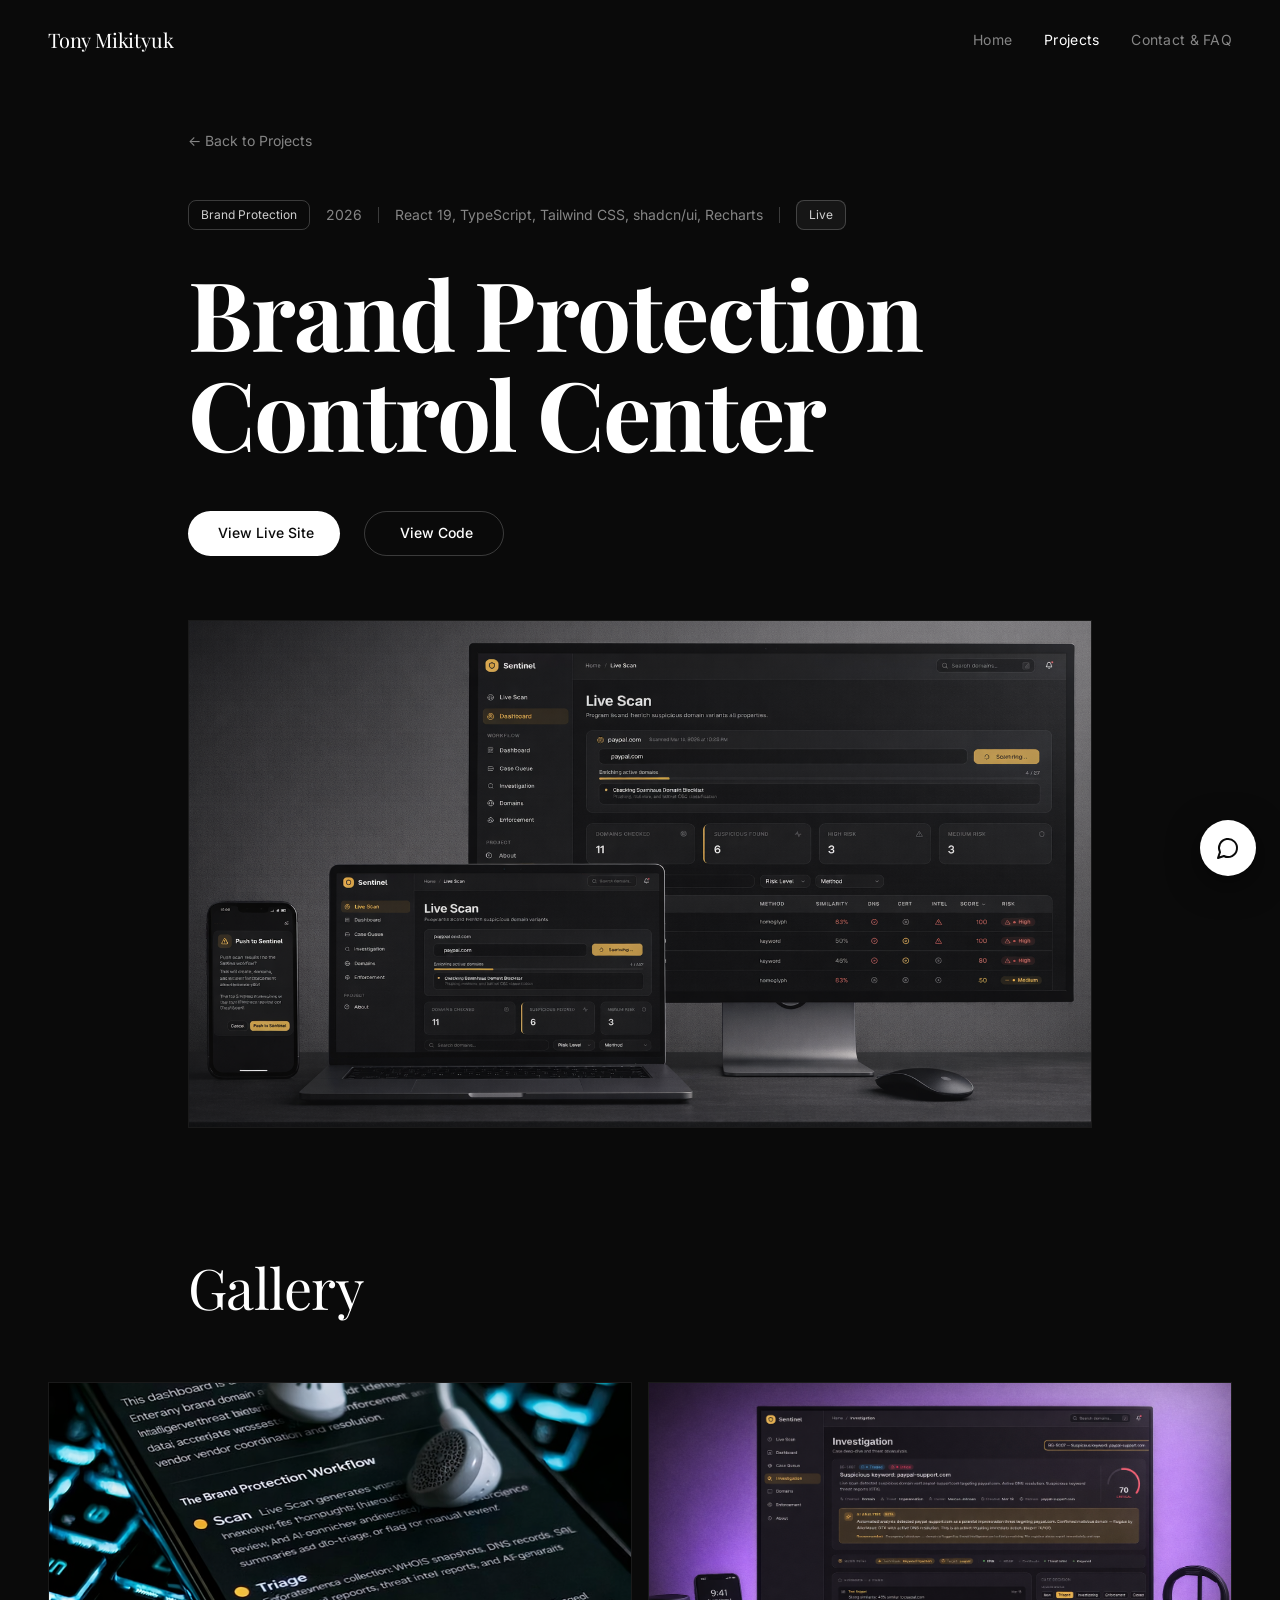
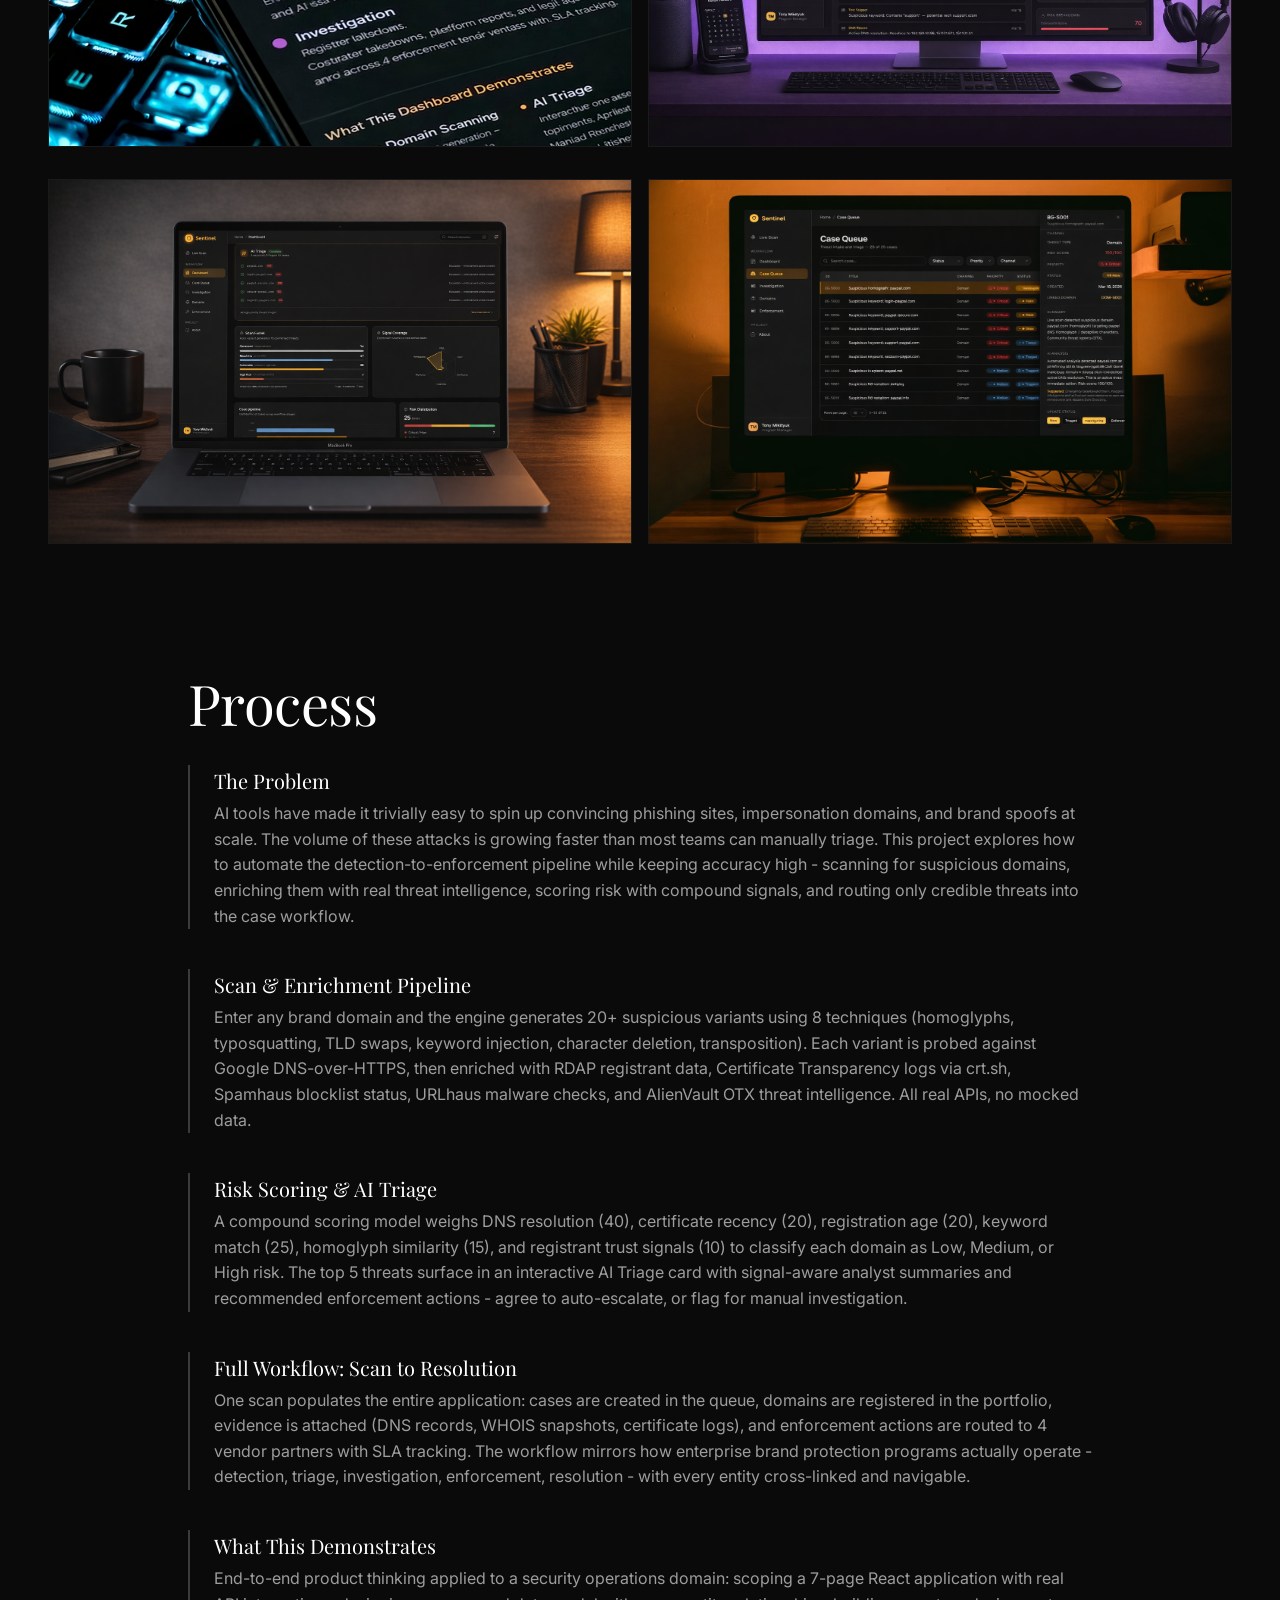
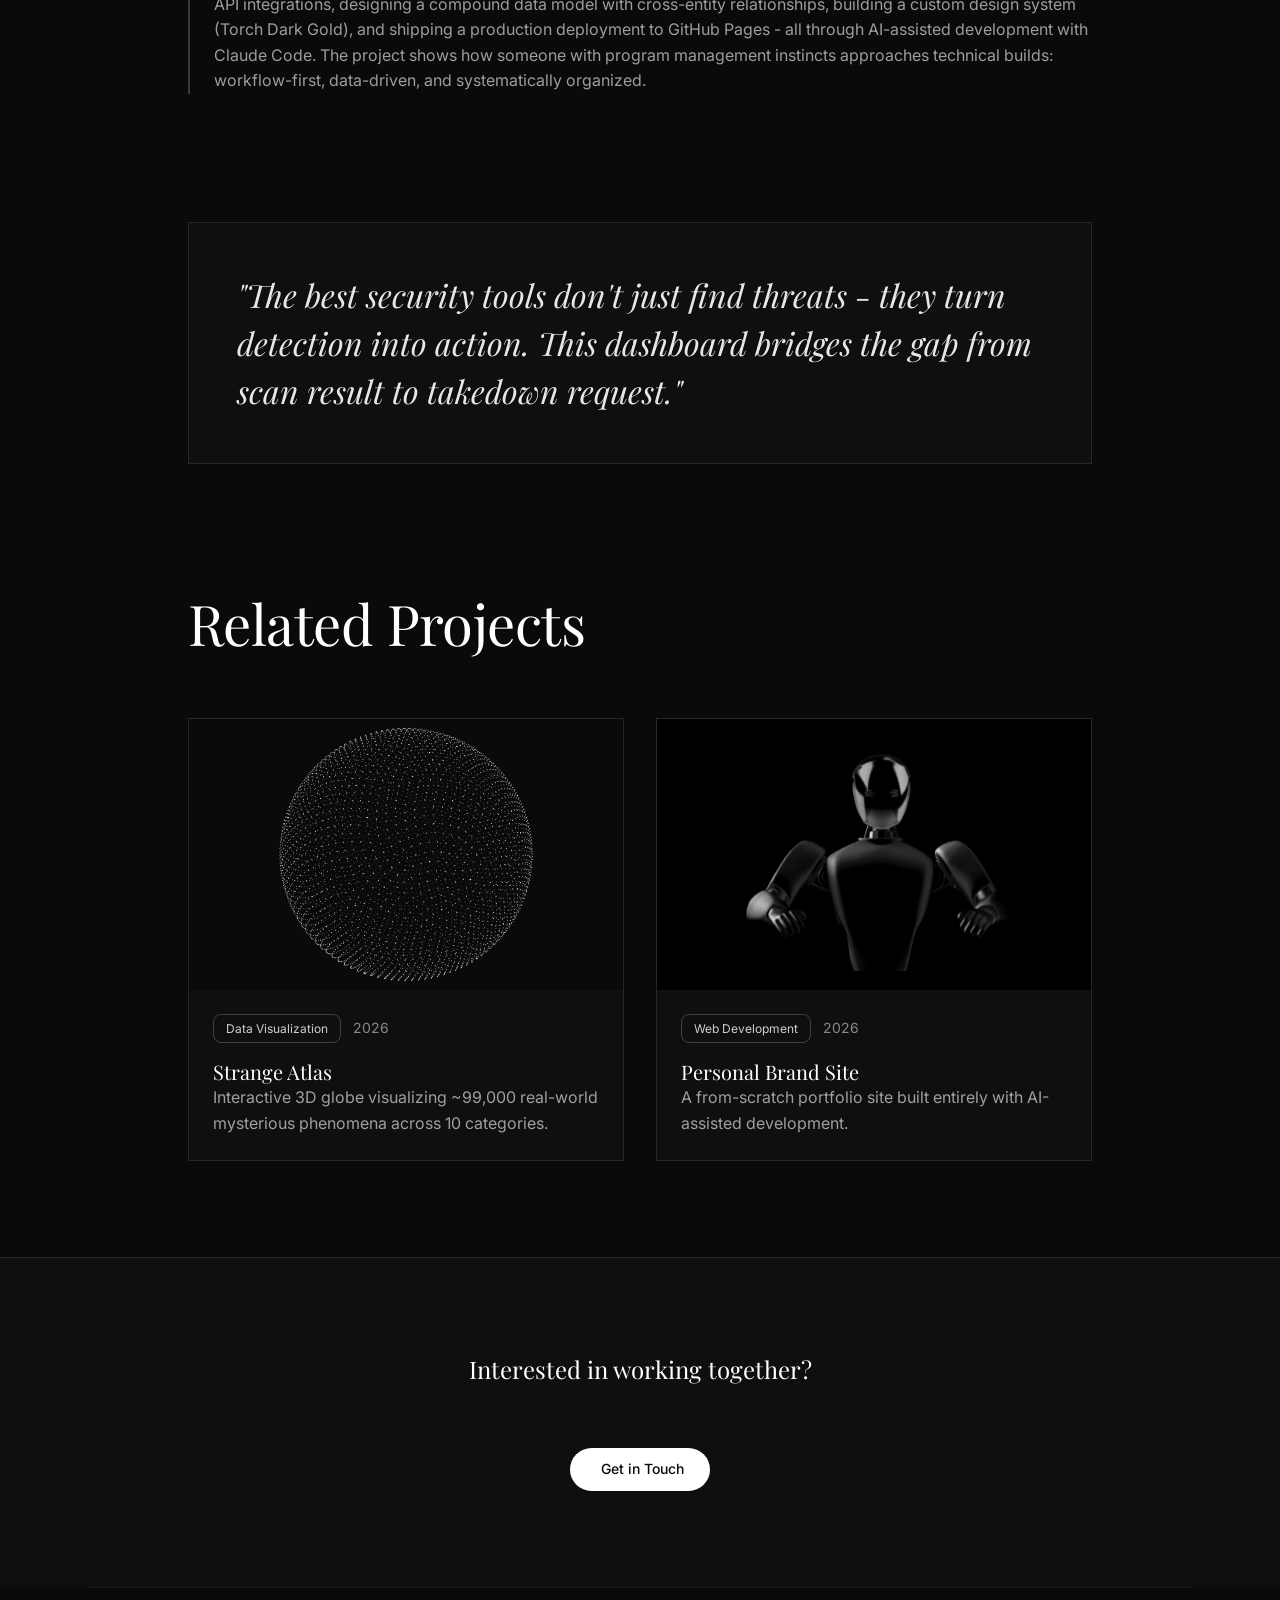
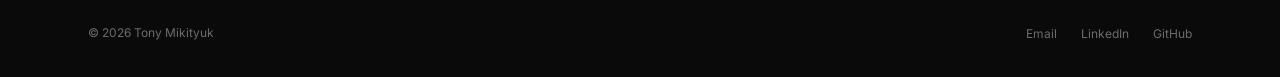
==== commit 7301a721: "Add screenshots, update skills, clean up dead code - Add 6 Brand Protection images (hero, card, 4 ga" ====
--- a/domain-security.html
+++ b/domain-security.html
@@ -62,8 +62,8 @@
 
   <!-- Hero Image -->
   <section class="container" style="max-width: 1000px;">
-    <div class="hero-image reveal">
-      <span class="hero-image__placeholder">Dashboard Screenshot</span>
+    <div class="hero-image reveal" style="background: #000;">
+      <img src="images/ds-hero-3screen.png" alt="Brand Protection Control Center - Dashboard Views" style="width: 100%; height: 100%; object-fit: cover;">
     </div>
   </section>
 
@@ -74,12 +74,12 @@
     </div>
     <div class="container" style="max-width: 1400px;">
       <div class="image-gallery image-gallery--2col reveal">
-        <div class="gallery-image"><span class="gallery-image__placeholder">Live Scan View</span></div>
-        <div class="gallery-image"><span class="gallery-image__placeholder">Operations Dashboard</span></div>
+        <div class="gallery-image" style="background: #000;"><img src="images/ds-gallery-about.png" alt="Brand Protection Control Center - About" style="width: 100%; height: 100%; object-fit: cover;"></div>
+        <div class="gallery-image" style="background: #000;"><img src="images/ds-gallery-investigation.png" alt="Brand Protection Control Center - Investigation" style="width: 100%; height: 100%; object-fit: cover;"></div>
       </div>
       <div class="image-gallery image-gallery--2col reveal" data-delay="100">
-        <div class="gallery-image"><span class="gallery-image__placeholder">Case Investigation</span></div>
-        <div class="gallery-image"><span class="gallery-image__placeholder">Enforcement Tracker</span></div>
+        <div class="gallery-image" style="background: #000;"><img src="images/ds-gallery-dashboard.png" alt="Brand Protection Control Center - Dashboard" style="width: 100%; height: 100%; object-fit: cover;"></div>
+        <div class="gallery-image" style="background: #000;"><img src="images/ds-gallery-queue.png" alt="Brand Protection Control Center - Case Queue" style="width: 100%; height: 100%; object-fit: cover;"></div>
       </div>
     </div>
   </section>
@@ -94,7 +94,7 @@
       <div style="display: flex; flex-direction: column; gap: var(--space-5);">
         <div class="bl-block reveal">
           <h3 class="bl-block__title" style="font-size: var(--text-xl);">The Problem</h3>
-          <p class="bl-block__text">Brand protection teams detect thousands of suspicious domains monthly  - typosquats, homoglyphs, keyword injections  - but the workflow from detection to enforcement is fragmented across spreadsheets, email threads, and vendor portals. There's no single pane of glass connecting a scan result to a takedown request. This project builds that pane of glass.</p>
+          <p class="bl-block__text">AI tools have made it trivially easy to spin up convincing phishing sites, impersonation domains, and brand spoofs at scale. The volume of these attacks is growing faster than most teams can manually triage. This project explores how to automate the detection-to-enforcement pipeline while keeping accuracy high - scanning for suspicious domains, enriching them with real threat intelligence, scoring risk with compound signals, and routing only credible threats into the case workflow.</p>
         </div>
         <div class="bl-block reveal" data-delay="50">
           <h3 class="bl-block__title" style="font-size: var(--text-xl);">Scan & Enrichment Pipeline</h3>
--- a/css/styles.css
+++ b/css/styles.css
@@ -1446,6 +1446,62 @@
   height: 14px;
 }
 
+/* --- Example question chips --- */
+.chat-chips {
+  display: flex;
+  flex-wrap: wrap;
+  gap: 8px;
+  padding-top: 4px;
+}
+
+.chat-chip {
+  background: rgba(255, 255, 255, 0.04);
+  border: 1px solid rgba(255, 255, 255, 0.1);
+  border-radius: 20px;
+  padding: 6px 14px;
+  font-family: var(--font-sans);
+  font-size: var(--text-xs);
+  color: rgba(255, 255, 255, 0.6);
+  cursor: pointer;
+  transition: border-color var(--duration-fast), color var(--duration-fast), background var(--duration-fast);
+  line-height: 1.4;
+}
+
+.chat-chip:hover {
+  border-color: rgba(255, 255, 255, 0.25);
+  color: rgba(255, 255, 255, 0.85);
+  background: rgba(255, 255, 255, 0.06);
+}
+
+/* --- Typing indicator --- */
+.chat-typing {
+  display: inline-flex;
+  gap: 4px;
+  padding: 12px 16px;
+  min-height: auto;
+}
+
+.typing-dot {
+  width: 6px;
+  height: 6px;
+  border-radius: 50%;
+  background: rgba(255, 255, 255, 0.35);
+  animation: typingBounce 1.2s ease-in-out infinite;
+}
+
+.typing-dot:nth-child(2) {
+  animation-delay: 0.15s;
+}
+
+.typing-dot:nth-child(3) {
+  animation-delay: 0.3s;
+}
+
+@keyframes typingBounce {
+  0%, 60%, 100% { transform: translateY(0); opacity: 0.35; }
+  30% { transform: translateY(-4px); opacity: 0.8; }
+}
+
 /* Shadow underneath the input shell */
 .chatbot-panel__input-shadow {
   position: absolute;
@@ -1622,4 +1678,8 @@
     transform: none;
     transition: none;
   }
-}
+  .scroll-card__frame,
+  .scroll-card__header {
+    transform: none !important;
+  }
+}
